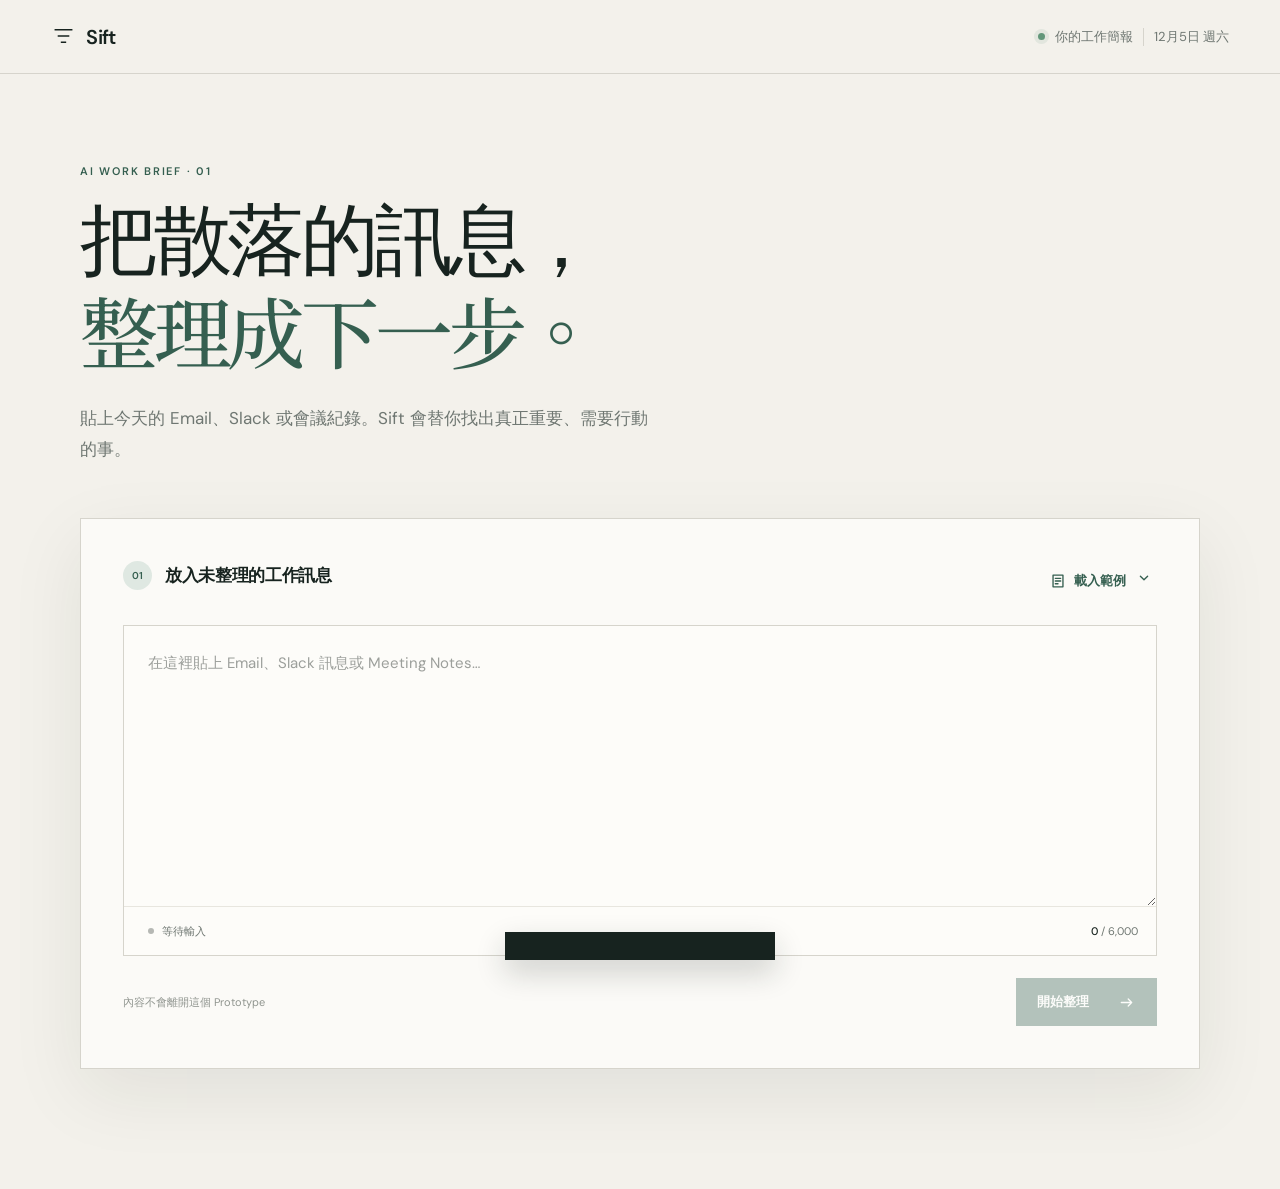
==== sift/index.html @ 2c7266ed "Publish Sift prototype to GitHub Pages" ====
<!doctype html>
<html lang="zh-Hant">
  <head>
    <meta charset="UTF-8" />
    <meta name="viewport" content="width=device-width, initial-scale=1" />
    <meta name="theme-color" content="#f4f2ec" />
    <meta name="description" content="Sift 將零散的工作訊息整理成清楚、有優先順序的下一步。" />
    <title>Sift — 把訊息變成下一步</title>
    <link rel="stylesheet" href="style.css" />
  </head>
  <body>
    <a class="skip-link" href="#workspace">跳至主要內容</a>
    <header class="topbar">
      <a class="brand" href="#" aria-label="Sift 首頁">
        <svg viewBox="0 0 28 28" aria-hidden="true"><path d="M4 6.5h20M7.5 13.5h13M11 20.5h6" /></svg>
        <span>Sift</span>
      </a>
      <div class="topbar-meta"><span class="status-dot" aria-hidden="true"></span><span>你的工作簡報</span><span class="date" id="current-date"></span></div>
    </header>

    <main id="workspace">
      <section class="intro" id="intro">
        <div class="eyebrow reveal">AI WORK BRIEF · 01</div>
        <h1 class="reveal">把散落的訊息，<br /><em>整理成下一步。</em></h1>
        <p class="intro-copy reveal">貼上今天的 Email、Slack 或會議紀錄。Sift 會替你找出真正重要、需要行動的事。</p>
      </section>

      <section class="composer reveal" id="composer" aria-labelledby="input-heading">
        <div class="composer-head">
          <div><span class="step-no">01</span><h2 id="input-heading">放入未整理的工作訊息</h2></div>
          <div class="sample-wrap">
            <button class="text-button" id="sample-button" type="button"><svg viewBox="0 0 20 20" aria-hidden="true"><path d="M4.5 3.5h11v13h-11zM7 7h6M7 10h6M7 13h3" /></svg>載入範例</button>
            <button class="icon-button sample-menu-trigger" id="sample-menu-trigger" type="button" aria-label="選擇其他範例" aria-expanded="false" aria-controls="sample-menu"><svg viewBox="0 0 20 20" aria-hidden="true"><path d="m6 8 4 4 4-4" /></svg></button>
            <div class="sample-menu" id="sample-menu" role="menu" hidden>
              <button type="button" role="menuitem" data-sample="work"><span>跨部門協作</span><small>4 項待辦</small></button>
              <button type="button" role="menuitem" data-sample="info"><span>純資訊公告</span><small>無待辦狀態</small></button>
              <button type="button" role="menuitem" data-sample="error"><span>格式異常內容</span><small>錯誤狀態</small></button>
            </div>
          </div>
        </div>
        <div class="input-shell" id="input-shell">
          <textarea id="source-input" aria-describedby="input-hint input-status" placeholder="在這裡貼上 Email、Slack 訊息或 Meeting Notes…" maxlength="6000"></textarea>
          <div class="input-footer"><div class="input-state" id="input-status" aria-live="polite"><span class="input-pulse"></span><span>等待輸入</span></div><span class="char-count"><b id="char-count">0</b> / 6,000</span></div>
        </div>
        <div class="composer-actions">
          <p id="input-hint">內容不會離開這個 Prototype</p>
          <button class="primary-button" id="analyze-button" type="button" disabled><span>開始整理</span><svg viewBox="0 0 22 22" aria-hidden="true"><path d="M5 11h12M13 7l4 4-4 4" /></svg></button>
        </div>
      </section>

      <section class="processing" id="processing" aria-live="polite" hidden>
        <div class="processing-mark" aria-hidden="true"><span></span><span></span><span></span></div>
        <p class="processing-label">SIFTING YOUR INPUT</p>
        <h2 id="processing-title">正在理解訊息脈絡</h2>
        <div class="processing-track"><span id="processing-progress"></span></div>
        <div class="processing-steps" aria-hidden="true"><span class="active">辨識來源</span><span>擷取行動</span><span>排列優先順序</span></div>
      </section>

      <section class="results" id="results" hidden aria-labelledby="brief-title">
        <div class="results-top">
          <div><div class="eyebrow">YOUR DAILY BRIEF · <span id="brief-date"></span></div><h2 id="brief-title">今天，先處理<span>這些。</span></h2></div>
          <button class="secondary-button" id="new-analysis" type="button"><svg viewBox="0 0 20 20" aria-hidden="true"><path d="M10 4v12M4 10h12" /></svg>整理新內容</button>
        </div>
        <article class="daily-brief" id="daily-brief">
          <div class="brief-orbit" aria-hidden="true"><span></span></div>
          <div class="brief-copy"><span class="brief-label">今日重點</span><p id="summary-text"></p></div>
          <div class="brief-stats" id="brief-stats"></div>
        </article>
        <div class="task-toolbar">
          <div class="filter-tabs" role="tablist" aria-label="篩選任務">
            <button class="active" type="button" role="tab" aria-selected="true" data-filter="active">待處理 <span id="active-count">0</span></button>
            <button type="button" role="tab" aria-selected="false" data-filter="done">已完成 <span id="done-count">0</span></button>
            <button type="button" role="tab" aria-selected="false" data-filter="all">全部</button>
          </div>
          <span class="sort-label"><svg viewBox="0 0 20 20" aria-hidden="true"><path d="M6 4v12M3.5 6.5 6 4l2.5 2.5M14 16V4m-2.5 9.5L14 16l2.5-2.5" /></svg>依優先順序</span>
        </div>
        <div class="task-list" id="task-list"></div>
        <div class="all-done" id="all-done" hidden><div class="done-mark"><svg viewBox="0 0 32 32" aria-hidden="true"><path d="m9 16 5 5 9-10" /></svg></div><h3>今天的重要事項都完成了</h3><p>做得好。你可以切換「已完成」再次查看。</p></div>
      </section>

      <section class="state-panel" id="no-action-state" hidden aria-live="polite">
        <div class="state-illustration quiet" aria-hidden="true"><span></span><span></span><span></span></div>
        <span class="state-kicker">NO ACTION NEEDED</span><h2>這些內容暫時不需要你採取行動。</h2><p>我們找到 3 則重要資訊，但沒有明確的待辦或期限。你可以加入更多脈絡，再分析一次。</p>
        <div class="state-actions"><button class="primary-button edit-input" type="button">返回補充內容</button><button class="secondary-button new-analysis-trigger" type="button">整理其他內容</button></div>
      </section>

      <section class="state-panel error-panel" id="error-state" hidden role="alert">
        <div class="state-illustration error" aria-hidden="true">!</div>
        <span class="state-kicker">ANALYSIS INTERRUPTED</span><h2>這次沒有整理成功。</h2><p>輸入內容的格式似乎不完整。原始內容還在，你可以返回檢查，或直接再試一次。</p>
        <div class="state-actions"><button class="primary-button" id="retry-button" type="button">重新嘗試</button><button class="secondary-button edit-input" type="button">返回檢查內容</button></div>
      </section>
    </main>

    <div class="toast" id="toast" role="status" aria-live="polite" aria-atomic="true"><span id="toast-message"></span><button id="toast-action" type="button" hidden>復原</button></div>
    <script src="app.js"></script>
  </body>
</html>
---- sift/style.css ----
@import url('https://fonts.googleapis.com/css2?family=DM+Sans:wght@400;500;600&family=Noto+Serif+TC:wght@500;600&display=swap');

:root {
  --paper: #f3f1eb; --paper-deep: #e8e5dc; --ink: #17231f; --muted: #6f7772;
  --line: #d6d4cc; --white: #fbfaf7; --moss: #355f50; --moss-dark: #24483d;
  --moss-soft: #dfe8e2; --red: #ad493f; --amber: #9a6d28; --green: #4f765e;
  --shadow: 0 24px 70px rgba(23, 35, 31, .08);
}

* { box-sizing: border-box; }
html { scroll-behavior: smooth; }
body { margin: 0; min-width: 320px; min-height: 100vh; color: var(--ink); background: var(--paper); font-family: "DM Sans", "PingFang TC", "Noto Sans TC", sans-serif; -webkit-font-smoothing: antialiased; }
button, textarea, input, select { font: inherit; }
button { color: inherit; }
button, [role="button"] { -webkit-tap-highlight-color: transparent; }
button:focus-visible, textarea:focus-visible, input:focus-visible, select:focus-visible, a:focus-visible { outline: 3px solid rgba(53, 95, 80, .25); outline-offset: 3px; }
.skip-link { position: fixed; top: 8px; left: 8px; z-index: 100; padding: 10px 14px; background: var(--ink); color: white; transform: translateY(-150%); }
.skip-link:focus { transform: translateY(0); }

.topbar { height: 74px; padding: 0 clamp(20px, 4vw, 64px); display: flex; align-items: center; justify-content: space-between; border-bottom: 1px solid var(--line); }
.brand { display: inline-flex; align-items: center; gap: 10px; color: var(--ink); text-decoration: none; font-weight: 600; font-size: 20px; letter-spacing: -.03em; }
.brand svg { width: 25px; fill: none; stroke: currentColor; stroke-width: 1.7; }
.topbar-meta { display: flex; align-items: center; gap: 10px; color: var(--muted); font-size: 13px; }
.topbar-meta .date { padding-left: 10px; border-left: 1px solid var(--line); }
.status-dot { width: 7px; height: 7px; border-radius: 50%; background: #63977a; box-shadow: 0 0 0 4px rgba(99,151,122,.12); }

main { width: min(1120px, calc(100% - 40px)); margin: 0 auto; padding: 92px 0 120px; }
.intro { max-width: 800px; margin-bottom: 54px; }
.eyebrow, .state-kicker, .processing-label { color: var(--moss); font-size: 11px; line-height: 1; font-weight: 600; letter-spacing: .16em; }
h1, h2, h3, p { margin-top: 0; }
.intro h1 { margin: 20px 0 22px; font-size: clamp(45px, 6.2vw, 78px); line-height: 1.13; letter-spacing: -.055em; font-weight: 500; }
.intro h1 em { font-family: "Noto Serif TC", "Songti TC", serif; font-style: normal; font-weight: 500; color: var(--moss); }
.intro-copy { max-width: 570px; margin: 0; color: var(--muted); font-size: 17px; line-height: 1.8; }
.reveal { animation: enter .7s cubic-bezier(.2,.8,.2,1) both; }
.intro .reveal:nth-child(2) { animation-delay: .07s; }
.intro .reveal:nth-child(3) { animation-delay: .14s; }
.composer.reveal { animation-delay: .18s; }
@keyframes enter { from { opacity: 0; transform: translateY(14px); } to { opacity: 1; transform: none; } }

.composer { background: var(--white); border: 1px solid var(--line); box-shadow: var(--shadow); padding: clamp(22px, 3.5vw, 42px); }
.composer-head, .composer-actions, .results-top, .task-toolbar { display: flex; align-items: center; justify-content: space-between; gap: 24px; }
.composer-head { margin-bottom: 25px; align-items: flex-start; }
.composer-head > div:first-child { display: flex; align-items: center; gap: 13px; }
.step-no { display: inline-grid; place-items: center; width: 29px; height: 29px; border-radius: 50%; background: var(--moss-soft); color: var(--moss); font-size: 10px; font-weight: 600; }
.composer h2 { margin: 0; font-size: 17px; font-weight: 600; letter-spacing: -.02em; }
.sample-wrap { position: relative; display: flex; align-items: center; }
.text-button, .icon-button { border: 0; background: none; cursor: pointer; }
.text-button { display: flex; align-items: center; gap: 7px; padding: 8px 5px; color: var(--moss); font-size: 13px; font-weight: 600; }
.text-button:hover { color: var(--moss-dark); }
.text-button svg, .icon-button svg, .sort-label svg, .secondary-button svg { width: 18px; height: 18px; fill: none; stroke: currentColor; stroke-width: 1.5; stroke-linecap: round; stroke-linejoin: round; }
.sample-menu-trigger { padding: 8px 4px; color: var(--moss); }
.sample-menu-trigger svg { transition: transform .2s; }
.sample-menu-trigger[aria-expanded="true"] svg { transform: rotate(180deg); }
.sample-menu { position: absolute; top: calc(100% + 8px); right: 0; z-index: 10; width: 220px; padding: 7px; border: 1px solid var(--line); background: var(--white); box-shadow: 0 18px 50px rgba(23,35,31,.14); animation: menuIn .18s ease-out; }
@keyframes menuIn { from { opacity: 0; transform: translateY(-5px); } }
.sample-menu button { width: 100%; padding: 11px 12px; border: 0; background: none; text-align: left; cursor: pointer; display: flex; flex-direction: column; gap: 3px; }
.sample-menu button:hover { background: var(--paper); }
.sample-menu span { font-size: 13px; font-weight: 600; }
.sample-menu small { color: var(--muted); font-size: 11px; }

.input-shell { border: 1px solid var(--line); background: #fdfcf9; transition: border .2s, box-shadow .2s; }
.input-shell:focus-within { border-color: var(--moss); box-shadow: 0 0 0 3px rgba(53,95,80,.09); }
.input-shell.has-content { border-color: #9aaca5; }
textarea { display: block; width: 100%; min-height: 280px; resize: vertical; padding: 24px 24px 14px; border: 0; outline: 0; background: transparent; color: var(--ink); font-size: 15px; line-height: 1.8; }
textarea::placeholder { color: #9c9f9b; }
.input-footer { min-height: 49px; padding: 0 18px 0 24px; display: flex; align-items: center; justify-content: space-between; gap: 20px; border-top: 1px solid #e8e6df; color: var(--muted); font-size: 11px; }
.input-state { display: flex; align-items: center; gap: 8px; }
.input-pulse { width: 6px; height: 6px; border-radius: 50%; background: #b6b8b4; }
.has-content .input-pulse { background: var(--green); animation: pulse 1.8s infinite; }
@keyframes pulse { 50% { box-shadow: 0 0 0 5px rgba(79,118,94,.12); } }
.char-count b { color: var(--ink); font-weight: 500; }
.composer-actions { padding-top: 22px; }
.composer-actions p { margin: 0; color: #90958f; font-size: 11px; }

.primary-button, .secondary-button { min-height: 48px; border: 1px solid transparent; padding: 0 20px; display: inline-flex; align-items: center; justify-content: center; gap: 28px; cursor: pointer; font-weight: 600; font-size: 13px; transition: transform .2s, background .2s, color .2s, opacity .2s; }
.primary-button { color: white; background: var(--moss); }
.primary-button:hover:not(:disabled) { background: var(--moss-dark); transform: translateY(-1px); }
.primary-button:active:not(:disabled) { transform: translateY(0); }
.primary-button:disabled { opacity: .36; cursor: not-allowed; }
.primary-button svg { width: 19px; height: 19px; fill: none; stroke: currentColor; stroke-width: 1.5; stroke-linecap: round; stroke-linejoin: round; transition: transform .2s; }
.primary-button:hover svg { transform: translateX(3px); }
.secondary-button { border-color: var(--line); background: transparent; color: var(--ink); gap: 9px; }
.secondary-button:hover { border-color: #9da59f; background: rgba(255,255,255,.4); }

.processing { min-height: 540px; display: flex; flex-direction: column; align-items: center; justify-content: center; text-align: center; animation: fadeIn .35s both; }
.processing[hidden], .results[hidden], .state-panel[hidden], .all-done[hidden], [hidden] { display: none !important; }
.processing-mark { width: 86px; height: 86px; position: relative; display: grid; place-items: center; margin-bottom: 35px; }
.processing-mark::before, .processing-mark::after { content: ""; position: absolute; inset: 0; border: 1px solid var(--line); border-radius: 50%; }
.processing-mark::after { inset: 10px; border-color: #b8c9c1; animation: orbit 2.2s linear infinite; border-top-color: var(--moss); }
.processing-mark span { width: 4px; height: 4px; margin: 2px; background: var(--moss); border-radius: 50%; display: inline-block; animation: dots 1.2s infinite ease-in-out; }
.processing-mark span:nth-child(2) { animation-delay: .13s; }
.processing-mark span:nth-child(3) { animation-delay: .26s; }
@keyframes orbit { to { transform: rotate(360deg); } }
@keyframes dots { 0%,60%,100% { transform: translateY(0); opacity: .35; } 30% { transform: translateY(-4px); opacity: 1; } }
.processing h2 { margin: 15px 0 28px; font-family: "Noto Serif TC", "Songti TC", serif; font-weight: 500; font-size: clamp(25px, 4vw, 36px); }
.processing-track { width: min(360px, 80vw); height: 2px; background: var(--line); overflow: hidden; }
.processing-track span { display: block; height: 100%; width: 12%; background: var(--moss); transition: width .55s ease; }
.processing-steps { width: min(390px, 86vw); margin-top: 14px; display: flex; justify-content: space-between; color: #a0a49f; font-size: 10px; }
.processing-steps span { transition: color .25s; }
.processing-steps span.active { color: var(--moss); font-weight: 600; }

.results { animation: fadeIn .55s both; }
@keyframes fadeIn { from { opacity: 0; } }
.results-top { align-items: flex-end; margin-bottom: 42px; }
.results-top h2 { margin: 17px 0 0; font-family: "Noto Serif TC", "Songti TC", serif; font-size: clamp(34px, 5vw, 53px); line-height: 1.2; letter-spacing: -.045em; font-weight: 500; }
.daily-brief { position: relative; min-height: 200px; padding: 38px 38px 34px; overflow: hidden; display: grid; grid-template-columns: 80px minmax(0, 1fr) auto; align-items: center; gap: 30px; color: #f6f5f0; background: var(--ink); }
.daily-brief::after { content: ""; position: absolute; width: 290px; height: 290px; border: 1px solid rgba(255,255,255,.07); border-radius: 50%; right: -90px; top: -145px; }
.brief-orbit { width: 62px; height: 62px; border: 1px solid rgba(255,255,255,.2); border-radius: 50%; display: grid; place-items: center; }
.brief-orbit span { width: 10px; height: 10px; background: #91b3a3; border-radius: 50%; box-shadow: 0 0 0 8px rgba(145,179,163,.08); }
.brief-label { display: block; margin-bottom: 13px; color: #91b3a3; font-size: 11px; font-weight: 600; letter-spacing: .13em; }
.brief-copy p { max-width: 650px; margin: 0; font-family: "Noto Serif TC", "Songti TC", serif; font-size: clamp(18px, 2.4vw, 27px); line-height: 1.55; letter-spacing: -.02em; }
.brief-stats { min-width: 165px; padding-left: 27px; border-left: 1px solid rgba(255,255,255,.15); display: grid; grid-template-columns: 1fr 1fr; gap: 25px; }
.brief-stat strong { display: block; font-size: 25px; line-height: 1; font-weight: 500; }
.brief-stat span { display: block; margin-top: 8px; color: #9fa9a4; font-size: 10px; }

.task-toolbar { min-height: 91px; margin-top: 30px; border-bottom: 1px solid var(--line); }
.filter-tabs { display: flex; height: 91px; gap: 26px; }
.filter-tabs button { position: relative; padding: 0; border: 0; background: none; color: var(--muted); cursor: pointer; font-size: 13px; }
.filter-tabs button::after { content: ""; position: absolute; left: 0; right: 0; bottom: -1px; height: 2px; background: var(--moss); transform: scaleX(0); transition: transform .2s; }
.filter-tabs button.active { color: var(--ink); font-weight: 600; }
.filter-tabs button.active::after { transform: scaleX(1); }
.filter-tabs span { margin-left: 4px; color: #919792; }
.sort-label { display: flex; align-items: center; gap: 7px; color: var(--muted); font-size: 11px; }

.task-list { display: flex; flex-direction: column; }
.task-card { position: relative; min-height: 146px; display: grid; grid-template-columns: 42px minmax(0, 1fr) 350px 40px; align-items: center; gap: 18px; border-bottom: 1px solid var(--line); animation: taskIn .42s cubic-bezier(.2,.7,.2,1) both; transition: opacity .25s, background .2s; }
.task-card:hover { background: rgba(255,255,255,.32); }
.task-card.done { opacity: .6; }
.task-card.done .task-title { text-decoration: line-through; text-decoration-thickness: 1px; }
@keyframes taskIn { from { opacity: 0; transform: translateY(9px); } }
.check-button { width: 27px; height: 27px; display: grid; place-items: center; border-radius: 50%; border: 1px solid #adb2ae; background: transparent; cursor: pointer; transition: background .2s, border .2s, transform .2s; }
.check-button:hover { border-color: var(--moss); transform: scale(1.06); }
.check-button svg { width: 15px; fill: none; stroke: white; stroke-width: 2; stroke-linecap: round; stroke-linejoin: round; stroke-dasharray: 18; stroke-dashoffset: 18; }
.done .check-button { background: var(--moss); border-color: var(--moss); }
.done .check-button svg { animation: check .35s forwards; }
@keyframes check { to { stroke-dashoffset: 0; } }
.task-main { min-width: 0; padding: 28px 0; }
.priority { display: inline-flex; align-items: center; gap: 7px; margin-bottom: 10px; font-size: 10px; font-weight: 600; letter-spacing: .08em; }
.priority::before { content: ""; width: 7px; height: 7px; border-radius: 50%; background: currentColor; }
.priority.high { color: var(--red); } .priority.medium { color: var(--amber); } .priority.low { color: var(--green); }
.task-title { margin: 0; font-size: 17px; font-weight: 600; letter-spacing: -.02em; line-height: 1.45; }
.task-description { margin: 7px 0 0; color: var(--muted); font-size: 12px; line-height: 1.6; white-space: nowrap; overflow: hidden; text-overflow: ellipsis; }
.task-meta { display: grid; grid-template-columns: 1fr 1fr; align-items: center; }
.meta-item { min-height: 44px; padding-left: 23px; border-left: 1px solid var(--line); display: flex; flex-direction: column; justify-content: center; gap: 5px; }
.meta-item span { color: #8c928e; font-size: 9px; letter-spacing: .1em; text-transform: uppercase; }
.meta-item strong { font-size: 12px; font-weight: 500; }
.source-name { display: inline-flex; align-items: center; gap: 7px; }
.source-name::before { content: attr(data-initial); display: inline-grid; place-items: center; width: 21px; height: 21px; border-radius: 50%; color: var(--moss); background: var(--moss-soft); font-size: 8px; font-weight: 600; }
.more-wrap { position: relative; }
.more-button { width: 38px; height: 38px; border: 0; background: none; cursor: pointer; color: var(--muted); border-radius: 50%; font-size: 20px; letter-spacing: 2px; line-height: 1; }
.more-button:hover { background: var(--paper-deep); color: var(--ink); }
.task-menu { position: absolute; top: 37px; right: 0; z-index: 8; min-width: 130px; padding: 6px; background: var(--white); border: 1px solid var(--line); box-shadow: 0 12px 35px rgba(23,35,31,.13); }
.task-menu button { width: 100%; border: 0; background: none; padding: 10px; text-align: left; cursor: pointer; font-size: 12px; }
.task-menu button:hover { background: var(--paper); }
.task-menu .delete { color: var(--red); }
.task-editor { grid-column: 2 / -1; margin: -6px 0 25px; padding: 23px; border: 1px solid var(--line); background: var(--white); display: grid; grid-template-columns: minmax(0, 2fr) 1fr 1fr; gap: 18px; animation: editIn .22s both; }
@keyframes editIn { from { opacity: 0; transform: translateY(-4px); } }
.field { display: flex; flex-direction: column; gap: 7px; }
.field.wide { grid-column: 1 / -1; }
.field label { color: var(--muted); font-size: 10px; font-weight: 600; letter-spacing: .08em; }
.field input, .field select { width: 100%; height: 42px; border: 1px solid var(--line); background: #fdfcf9; padding: 0 12px; outline: none; font-size: 13px; color: var(--ink); }
.field input:focus, .field select:focus { border-color: var(--moss); }
.editor-actions { grid-column: 1 / -1; display: flex; justify-content: flex-end; gap: 10px; }
.editor-actions button { height: 38px; padding: 0 17px; border: 1px solid var(--line); background: transparent; cursor: pointer; font-size: 12px; font-weight: 600; }
.editor-actions .save-edit { background: var(--moss); color: white; border-color: var(--moss); }
.all-done { padding: 70px 20px; text-align: center; }
.done-mark { width: 48px; height: 48px; margin: 0 auto 20px; display: grid; place-items: center; color: white; background: var(--moss); border-radius: 50%; }
.done-mark svg { width: 25px; fill: none; stroke: currentColor; stroke-width: 1.8; }
.all-done h3 { margin-bottom: 8px; font-family: "Noto Serif TC", serif; font-size: 22px; }
.all-done p { color: var(--muted); font-size: 13px; }

.state-panel { max-width: 690px; min-height: 530px; margin: 40px auto 0; padding: 65px 45px; background: var(--white); border: 1px solid var(--line); box-shadow: var(--shadow); text-align: center; animation: enter .5s both; }
.state-illustration { width: 86px; height: 86px; margin: 0 auto 35px; position: relative; }
.quiet { border: 1px solid #b7c2bc; border-radius: 50%; display: grid; place-items: center; }
.quiet::after { content: ""; position: absolute; width: 46px; height: 1px; background: var(--moss); transform: rotate(-15deg); }
.quiet span { position: absolute; width: 5px; height: 5px; border-radius: 50%; background: var(--moss); }
.quiet span:nth-child(1) { top: 18px; left: 35px; } .quiet span:nth-child(2) { bottom: 18px; right: 26px; } .quiet span:nth-child(3) { bottom: 25px; left: 19px; }
.state-illustration.error { display: grid; place-items: center; border: 1px solid var(--red); border-radius: 50%; color: var(--red); font-family: serif; font-size: 35px; }
.state-panel h2 { margin: 18px auto 15px; max-width: 510px; font-family: "Noto Serif TC", serif; font-size: clamp(27px,4vw,38px); font-weight: 500; line-height: 1.45; letter-spacing: -.03em; }
.state-panel > p { max-width: 500px; margin: 0 auto; color: var(--muted); line-height: 1.75; font-size: 14px; }
.state-actions { margin-top: 35px; display: flex; justify-content: center; gap: 12px; }
.toast { position: fixed; z-index: 50; left: 50%; bottom: 28px; transform: translate(-50%, calc(100% + 60px)); min-width: 270px; padding: 14px 16px; display: flex; align-items: center; justify-content: space-between; gap: 25px; color: white; background: var(--ink); box-shadow: 0 12px 30px rgba(23,35,31,.2); font-size: 12px; transition: transform .35s cubic-bezier(.2,.8,.2,1); }
.toast.show { transform: translate(-50%, 0); }
.toast button { padding: 0; border: 0; background: none; color: #a8cbb9; cursor: pointer; font-weight: 600; font-size: 12px; }

@media (max-width: 820px) {
  main { width: min(100% - 32px, 720px); padding-top: 70px; }
  .intro { margin-bottom: 40px; }
  .daily-brief { grid-template-columns: 55px minmax(0,1fr); }
  .brief-orbit { width: 50px; height: 50px; }
  .brief-stats { grid-column: 2; padding: 22px 0 0; border-left: 0; border-top: 1px solid rgba(255,255,255,.15); }
  .task-card { grid-template-columns: 36px minmax(0,1fr) 40px; padding: 21px 0; gap: 12px; }
  .task-main { padding: 0; }
  .task-meta { grid-column: 2 / 4; width: 100%; margin-top: 4px; }
  .meta-item:first-child { padding-left: 0; border-left: 0; }
  .more-wrap { grid-column: 3; grid-row: 1; }
  .task-editor { grid-column: 1 / -1; margin: 2px 0 0; }
}

@media (max-width: 560px) {
  .topbar { height: 62px; padding: 0 18px; }
  .topbar-meta > span:not(.status-dot):not(.date) { display: none; }
  .topbar-meta .date { border: 0; padding: 0; font-size: 11px; }
  main { width: 100%; padding: 56px 18px 90px; }
  .intro { margin-bottom: 33px; }
  .intro h1 { font-size: clamp(39px, 12vw, 55px); margin: 16px 0 18px; }
  .intro-copy { font-size: 14px; line-height: 1.7; }
  .composer { margin: 0 -18px; border-left: 0; border-right: 0; padding: 23px 18px 18px; box-shadow: 0 15px 45px rgba(23,35,31,.05); }
  .composer-head { position: relative; min-height: 34px; margin-bottom: 18px; padding-right: 82px; }
  .composer-head > div:first-child { gap: 9px; }
  .composer h2 { font-size: 14px; }
  .step-no { width: 25px; height: 25px; }
  .text-button { font-size: 12px; }
  .text-button svg { display: none; }
  .sample-wrap { position: absolute; right: 0; top: -5px; }
  textarea { min-height: 280px; padding: 18px; font-size: 16px; }
  .input-footer { padding: 0 14px 0 18px; }
  .composer-actions { display: block; padding-top: 14px; }
  .composer-actions p { display: none; }
  .composer-actions .primary-button { width: 100%; }
  .sample-menu { right: -4px; }
  .processing { min-height: 500px; }
  .results-top { align-items: flex-start; margin-bottom: 27px; }
  .results-top h2 { font-size: 36px; }
  .results-top h2 span { display: block; }
  .results-top .secondary-button { width: 44px; min-width: 44px; min-height: 44px; padding: 0; font-size: 0; border-radius: 50%; }
  .results-top .secondary-button svg { width: 20px; }
  .daily-brief { margin: 0 -18px; padding: 28px 22px; grid-template-columns: 1fr; gap: 22px; }
  .brief-orbit { display: none; }
  .brief-stats { grid-column: 1; }
  .brief-copy p { font-size: 20px; }
  .task-toolbar { min-height: 75px; margin-top: 12px; }
  .filter-tabs { height: 75px; gap: 19px; }
  .sort-label { display: none; }
  .task-card { min-height: 0; grid-template-columns: 36px minmax(0,1fr) 36px; gap: 10px; }
  .task-title { font-size: 15px; }
  .task-description { white-space: normal; display: -webkit-box; -webkit-line-clamp: 2; -webkit-box-orient: vertical; }
  .meta-item { padding-left: 15px; }
  .task-editor { padding: 17px; grid-template-columns: 1fr; gap: 14px; }
  .field, .field.wide { grid-column: 1; }
  .editor-actions { grid-column: 1; }
  .state-panel { margin: 0 -18px; padding: 55px 24px; border-left: 0; border-right: 0; }
  .state-actions { flex-direction: column; }
  .toast { width: calc(100% - 32px); bottom: 16px; }
}

@media (prefers-reduced-motion: reduce) {
  *, *::before, *::after { animation-duration: .01ms !important; animation-iteration-count: 1 !important; scroll-behavior: auto !important; transition-duration: .01ms !important; }
}
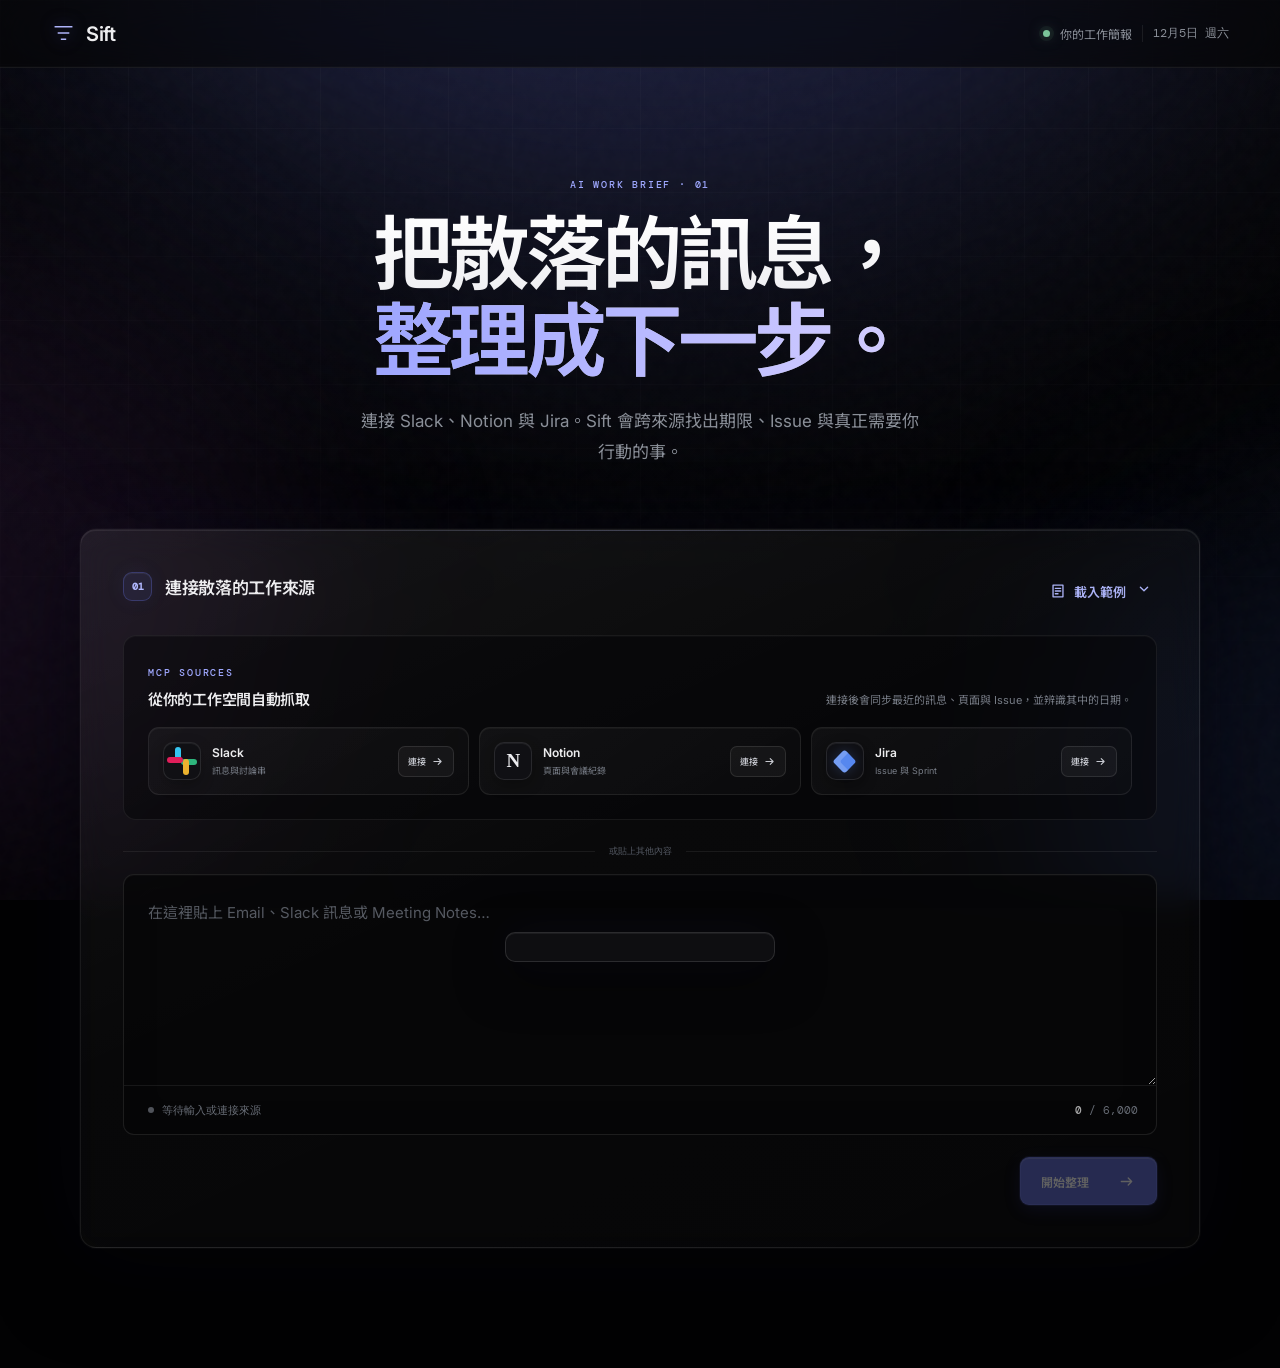
==== commit bf33eda3: "Update Sift MCP source workflow" ====
--- a/sift/index.html
+++ b/sift/index.html
@@ -3,13 +3,20 @@
   <head>
     <meta charset="UTF-8" />
     <meta name="viewport" content="width=device-width, initial-scale=1" />
-    <meta name="theme-color" content="#f4f2ec" />
+    <meta name="theme-color" content="#050506" />
     <meta name="description" content="Sift 將零散的工作訊息整理成清楚、有優先順序的下一步。" />
     <title>Sift — 把訊息變成下一步</title>
     <link rel="stylesheet" href="style.css" />
   </head>
   <body>
     <a class="skip-link" href="#workspace">跳至主要內容</a>
+    <div class="ambient" aria-hidden="true">
+      <span class="ambient-blob blob-primary"></span>
+      <span class="ambient-blob blob-secondary"></span>
+      <span class="ambient-blob blob-tertiary"></span>
+      <span class="ambient-grid"></span>
+      <span class="ambient-noise"></span>
+    </div>
     <header class="topbar">
       <a class="brand" href="#" aria-label="Sift 首頁">
         <svg viewBox="0 0 28 28" aria-hidden="true"><path d="M4 6.5h20M7.5 13.5h13M11 20.5h6" /></svg>
@@ -22,12 +29,12 @@
       <section class="intro" id="intro">
         <div class="eyebrow reveal">AI WORK BRIEF · 01</div>
         <h1 class="reveal">把散落的訊息，<br /><em>整理成下一步。</em></h1>
-        <p class="intro-copy reveal">貼上今天的 Email、Slack 或會議紀錄。Sift 會替你找出真正重要、需要行動的事。</p>
+        <p class="intro-copy reveal">連接 Slack、Notion 與 Jira。Sift 會跨來源找出期限、Issue 與真正需要你行動的事。</p>
       </section>
 
-      <section class="composer reveal" id="composer" aria-labelledby="input-heading">
+      <section class="composer reveal spotlight-surface" id="composer" aria-labelledby="input-heading">
         <div class="composer-head">
-          <div><span class="step-no">01</span><h2 id="input-heading">放入未整理的工作訊息</h2></div>
+          <div><span class="step-no">01</span><h2 id="input-heading">連接散落的工作來源</h2></div>
           <div class="sample-wrap">
             <button class="text-button" id="sample-button" type="button"><svg viewBox="0 0 20 20" aria-hidden="true"><path d="M4.5 3.5h11v13h-11zM7 7h6M7 10h6M7 13h3" /></svg>載入範例</button>
             <button class="icon-button sample-menu-trigger" id="sample-menu-trigger" type="button" aria-label="選擇其他範例" aria-expanded="false" aria-controls="sample-menu"><svg viewBox="0 0 20 20" aria-hidden="true"><path d="m6 8 4 4 4-4" /></svg></button>
@@ -38,12 +45,44 @@
             </div>
           </div>
         </div>
+
+        <section class="source-connectors" aria-labelledby="source-heading">
+          <div class="source-heading">
+            <div>
+              <span class="mcp-label">MCP SOURCES</span>
+              <h3 id="source-heading">從你的工作空間自動抓取</h3>
+            </div>
+            <p>連接後會同步最近的訊息、頁面與 Issue，並辨識其中的日期。</p>
+          </div>
+          <div class="connector-grid">
+            <article class="connector-card" data-connector-card="slack">
+              <div class="connector-icon slack-icon" aria-hidden="true"><span></span><span></span><span></span><span></span></div>
+              <div class="connector-copy"><strong>Slack</strong><small data-connector-status>訊息與討論串</small></div>
+              <button class="connect-button" type="button" data-connect="slack" aria-label="連接 Slack"><span>連接</span><svg viewBox="0 0 18 18" aria-hidden="true"><path d="M4 9h10M10 5l4 4-4 4" /></svg></button>
+            </article>
+            <article class="connector-card" data-connector-card="notion">
+              <div class="connector-icon notion-icon" aria-hidden="true">N</div>
+              <div class="connector-copy"><strong>Notion</strong><small data-connector-status>頁面與會議紀錄</small></div>
+              <button class="connect-button" type="button" data-connect="notion" aria-label="連接 Notion"><span>連接</span><svg viewBox="0 0 18 18" aria-hidden="true"><path d="M4 9h10M10 5l4 4-4 4" /></svg></button>
+            </article>
+            <article class="connector-card" data-connector-card="jira">
+              <div class="connector-icon jira-icon" aria-hidden="true"><span></span></div>
+              <div class="connector-copy"><strong>Jira</strong><small data-connector-status>Issue 與 Sprint</small></div>
+              <button class="connect-button" type="button" data-connect="jira" aria-label="連接 Jira"><span>連接</span><svg viewBox="0 0 18 18" aria-hidden="true"><path d="M4 9h10M10 5l4 4-4 4" /></svg></button>
+            </article>
+          </div>
+          <div class="sync-strip" id="sync-strip" hidden>
+            <div><span class="sync-pulse"></span><p><strong id="sync-source-count">0 個來源已連接</strong><small id="sync-detail">等待同步</small></p></div>
+            <button id="sync-all" type="button"><svg viewBox="0 0 18 18" aria-hidden="true"><path d="M14 6V3l-1.5 1.5A6 6 0 1 0 15 9M14 3h-3" /></svg>重新同步</button>
+          </div>
+        </section>
+
+        <div class="or-divider"><span>或貼上其他內容</span></div>
         <div class="input-shell" id="input-shell">
-          <textarea id="source-input" aria-describedby="input-hint input-status" placeholder="在這裡貼上 Email、Slack 訊息或 Meeting Notes…" maxlength="6000"></textarea>
+          <textarea id="source-input" aria-describedby="input-status" placeholder="在這裡貼上 Email、Slack 訊息或 Meeting Notes…" maxlength="6000"></textarea>
           <div class="input-footer"><div class="input-state" id="input-status" aria-live="polite"><span class="input-pulse"></span><span>等待輸入</span></div><span class="char-count"><b id="char-count">0</b> / 6,000</span></div>
         </div>
         <div class="composer-actions">
-          <p id="input-hint">內容不會離開這個 Prototype</p>
           <button class="primary-button" id="analyze-button" type="button" disabled><span>開始整理</span><svg viewBox="0 0 22 22" aria-hidden="true"><path d="M5 11h12M13 7l4 4-4 4" /></svg></button>
         </div>
       </section>
@@ -61,7 +100,7 @@
           <div><div class="eyebrow">YOUR DAILY BRIEF · <span id="brief-date"></span></div><h2 id="brief-title">今天，先處理<span>這些。</span></h2></div>
           <button class="secondary-button" id="new-analysis" type="button"><svg viewBox="0 0 20 20" aria-hidden="true"><path d="M10 4v12M4 10h12" /></svg>整理新內容</button>
         </div>
-        <article class="daily-brief" id="daily-brief">
+        <article class="daily-brief spotlight-surface" id="daily-brief">
           <div class="brief-orbit" aria-hidden="true"><span></span></div>
           <div class="brief-copy"><span class="brief-label">今日重點</span><p id="summary-text"></p></div>
           <div class="brief-stats" id="brief-stats"></div>
--- a/sift/style.css
+++ b/sift/style.css
@@ -1,4 +1,4 @@
-@import url('https://fonts.googleapis.com/css2?family=DM+Sans:wght@400;500;600&family=Noto+Serif+TC:wght@500;600&display=swap');
+@import url('https://fonts.googleapis.com/css2?family=DM+Mono:wght@400;500&family=Inter:wght@400;500;600&family=Noto+Sans+TC:wght@400;500;600&display=swap');
 
 :root {
   --paper: #f3f1eb; --paper-deep: #e8e5dc; --ink: #17231f; --muted: #6f7772;
@@ -247,3 +247,100 @@
 @media (prefers-reduced-motion: reduce) {
   *, *::before, *::after { animation-duration: .01ms !important; animation-iteration-count: 1 !important; scroll-behavior: auto !important; transition-duration: .01ms !important; }
 }
+
+/* Linear / Modern system -------------------------------------------------- */
+:root {
+  --paper: #050506;
+  --paper-deep: #020203;
+  --ink: #ededef;
+  --muted: #8a8f98;
+  --line: rgba(255,255,255,.07);
+  --white: #0a0a0c;
+  --moss: #5e6ad2;
+  --moss-dark: #6872d9;
+  --moss-soft: rgba(94,106,210,.12);
+  --red: #e9867d;
+  --amber: #d5aa61;
+  --green: #70b38b;
+  --shadow: 0 0 0 1px rgba(255,255,255,.025), 0 28px 80px rgba(0,0,0,.52), 0 0 90px rgba(94,106,210,.06);
+  --expo: cubic-bezier(.16,1,.3,1);
+  color-scheme: dark;
+}
+
+html { background: #050506; }
+body {
+  position: relative;
+  color: var(--ink);
+  background: radial-gradient(ellipse 100% 70% at 50% -20%, #11111e 0%, #050506 52%, #020203 100%);
+  font-family: Inter, "Noto Sans TC", system-ui, sans-serif;
+  overflow-x: hidden;
+}
+.ambient { position: fixed; inset: 0; z-index: 0; overflow: hidden; pointer-events: none; }
+.ambient-blob { position: absolute; border-radius: 50%; will-change: transform; }
+.blob-primary { width: min(96vw,1400px); height: 900px; left: 50%; top: -650px; background: rgba(94,106,210,.25); filter: blur(150px); transform: translateX(-50%); animation: ambientPrimary 10s ease-in-out infinite; }
+.blob-secondary { width: 700px; height: 600px; left: -430px; top: 30%; background: rgba(132,73,168,.13); filter: blur(120px); animation: ambientSecondary 9s ease-in-out infinite; }
+.blob-tertiary { width: 650px; height: 540px; right: -420px; top: 55%; background: rgba(62,91,187,.13); filter: blur(110px); animation: ambientTertiary 8s ease-in-out infinite; }
+.ambient-grid { position: absolute; inset: 0; background-image: linear-gradient(rgba(255,255,255,.018) 1px,transparent 1px),linear-gradient(90deg,rgba(255,255,255,.018) 1px,transparent 1px); background-size: 64px 64px; mask-image: linear-gradient(to bottom,#000,transparent 92%); }
+.ambient-noise { position: absolute; inset: -50%; opacity: .026; background-image: url("data:image/svg+xml,%3Csvg viewBox='0 0 180 180' xmlns='http://www.w3.org/2000/svg'%3E%3Cfilter id='n'%3E%3CfeTurbulence type='fractalNoise' baseFrequency='.9' numOctaves='4' stitchTiles='stitch'/%3E%3C/filter%3E%3Crect width='100%25' height='100%25' filter='url(%23n)' opacity='.8'/%3E%3C/svg%3E"); transform: rotate(12deg); }
+@keyframes ambientPrimary { 0%,100% { transform:translateX(-50%) translateY(0); } 50% { transform:translateX(-50%) translateY(28px) rotate(1deg); } }
+@keyframes ambientSecondary { 50% { transform:translate(32px,-24px) rotate(2deg); } }
+@keyframes ambientTertiary { 50% { transform:translate(-28px,20px) rotate(-2deg); } }
+
+.topbar { position:relative; z-index:10; height:68px; border-color:rgba(255,255,255,.07); background:rgba(5,5,6,.62); backdrop-filter:blur(20px) saturate(130%); box-shadow:inset 0 -1px 0 rgba(255,255,255,.015); }
+.brand { color:#ededef; }.brand svg { stroke:#aeb4fa; filter:drop-shadow(0 0 8px rgba(94,106,210,.5)); }
+.topbar-meta { color:#8a8f98; font-size:12px; }.topbar-meta .date { border-color:rgba(255,255,255,.08); font-family:"DM Mono",monospace; }
+.status-dot { background:#7bc59a; box-shadow:0 0 0 4px rgba(112,179,139,.08),0 0 14px rgba(112,179,139,.55); }
+main { position:relative; z-index:1; padding-top:112px; }
+.intro { max-width:900px; margin:0 auto 62px; text-align:center; transform:translateY(var(--hero-y,0)) scale(var(--hero-scale,1)); opacity:var(--hero-opacity,1); transform-origin:top center; will-change:transform,opacity; }
+.eyebrow,.state-kicker,.processing-label,.mcp-label { color:#9fa8ff; font-family:"DM Mono",monospace; font-size:10px; font-weight:500; letter-spacing:.18em; }
+.intro h1 { font-family:Inter,"Noto Sans TC",sans-serif; font-size:clamp(48px,6.3vw,82px); line-height:1.08; letter-spacing:-.058em; font-weight:600; color:transparent; background:linear-gradient(180deg,#fff 0%,#f0f0f3 45%,rgba(237,237,239,.62) 100%); -webkit-background-clip:text; background-clip:text; }
+.intro h1 em { font-family:inherit; font-weight:600; color:transparent; background:linear-gradient(100deg,#9da5ff,#d0cbff 48%,#7481ec 70%,#9da5ff); background-size:200% auto; -webkit-background-clip:text; background-clip:text; animation:headlineShimmer 7s linear infinite; }
+@keyframes headlineShimmer { to { background-position:-200% center; } }
+.intro-copy { margin-inline:auto; color:#8a8f98; }
+.reveal { animation-timing-function:var(--expo); }
+
+.spotlight-surface { --mouse-x:50%; --mouse-y:50%; isolation:isolate; overflow:hidden; }
+.spotlight-surface::before { content:""; position:absolute; z-index:-1; inset:0; pointer-events:none; opacity:0; background:radial-gradient(320px circle at var(--mouse-x) var(--mouse-y),rgba(94,106,210,.16),transparent 65%); transition:opacity .25s ease-out; }
+.spotlight-surface:hover::before { opacity:1; }
+.composer { border:1px solid rgba(255,255,255,.075); border-radius:16px; background:linear-gradient(155deg,rgba(255,255,255,.075),rgba(255,255,255,.026) 45%,rgba(255,255,255,.018)); box-shadow:var(--shadow),inset 0 1px 0 rgba(255,255,255,.07); backdrop-filter:blur(16px); }
+.composer::after { content:""; position:absolute; z-index:-1; top:0; left:8%; right:8%; height:1px; background:linear-gradient(90deg,transparent,rgba(180,186,255,.5),transparent); opacity:.45; }
+.step-no { border-radius:9px; border:1px solid rgba(94,106,210,.35); color:#b1b8ff; background:rgba(94,106,210,.11); font-family:"DM Mono",monospace; box-shadow:inset 0 1px 0 rgba(255,255,255,.06),0 0 20px rgba(94,106,210,.08); }
+.composer h2 { color:#ededef; }.text-button,.sample-menu-trigger { color:#aab1f4; }.text-button:hover { color:#d2d6ff; text-shadow:0 0 16px rgba(94,106,210,.45); }
+.sample-menu { border-color:rgba(255,255,255,.12); border-radius:12px; background:rgba(13,13,16,.95); backdrop-filter:blur(24px); box-shadow:0 18px 55px rgba(0,0,0,.6),inset 0 1px 0 rgba(255,255,255,.06); }
+.sample-menu button { border-radius:7px; color:#ededef; }.sample-menu button:hover { background:rgba(255,255,255,.07); }.sample-menu small { color:#8a8f98; }
+
+.source-connectors { margin-bottom:25px; padding:24px; border:1px solid rgba(255,255,255,.07); border-radius:13px; background:rgba(5,5,7,.46); box-shadow:inset 0 1px 0 rgba(255,255,255,.025); }
+.source-heading { display:flex; align-items:flex-end; justify-content:space-between; gap:24px; margin-bottom:18px; }.source-heading h3 { margin:8px 0 0; font-size:15px; font-weight:600; letter-spacing:-.02em; }.source-heading p { max-width:380px; margin:0; color:#777c86; font-size:11px; line-height:1.65; text-align:right; }
+.connector-grid { display:grid; grid-template-columns:repeat(3,1fr); gap:10px; }
+.connector-card { position:relative; min-width:0; padding:14px; display:grid; grid-template-columns:38px minmax(0,1fr) auto; align-items:center; gap:11px; border:1px solid rgba(255,255,255,.075); border-radius:11px; background:linear-gradient(145deg,rgba(255,255,255,.045),rgba(255,255,255,.018)); box-shadow:inset 0 1px 0 rgba(255,255,255,.035); transition:border-color .25s,background .25s,transform .25s var(--expo),box-shadow .25s; }
+.connector-card:hover { transform:translateY(-2px); border-color:rgba(255,255,255,.13); background:rgba(255,255,255,.06); box-shadow:0 10px 28px rgba(0,0,0,.25),0 0 30px rgba(94,106,210,.04),inset 0 1px 0 rgba(255,255,255,.05); }
+.connector-card.connected { border-color:rgba(94,106,210,.32); background:linear-gradient(145deg,rgba(94,106,210,.12),rgba(255,255,255,.025)); box-shadow:0 0 28px rgba(94,106,210,.07),inset 0 1px 0 rgba(255,255,255,.05); }
+.connector-card.connecting { animation:connectorPulse 1s ease-in-out infinite; }@keyframes connectorPulse { 50% { border-color:rgba(126,137,235,.5); box-shadow:0 0 26px rgba(94,106,210,.12); } }
+.connector-icon { width:38px; height:38px; display:grid; place-items:center; border:1px solid rgba(255,255,255,.1); border-radius:10px; background:#101014; box-shadow:inset 0 1px 0 rgba(255,255,255,.06),0 5px 14px rgba(0,0,0,.25); }
+.notion-icon { color:#ededf0; font-family:Georgia,serif; font-size:19px; font-weight:700; }.jira-icon span { width:17px; height:17px; border-radius:3px; background:#5687ef; transform:rotate(45deg); box-shadow:inset 5px -5px 0 rgba(255,255,255,.18),0 0 12px rgba(86,135,239,.25); }.slack-icon { position:relative; display:block; }.slack-icon span { position:absolute; width:6px; height:16px; border-radius:4px; }.slack-icon span:nth-child(1){background:#36c5f0;left:11px;top:4px}.slack-icon span:nth-child(2){background:#2eb67d;right:8px;top:11px;transform:rotate(90deg)}.slack-icon span:nth-child(3){background:#ecb22e;right:11px;bottom:4px}.slack-icon span:nth-child(4){background:#e01e5a;left:8px;bottom:11px;transform:rotate(90deg)}
+.connector-copy { min-width:0; display:flex; flex-direction:column; gap:4px; }.connector-copy strong { font-size:12px; font-weight:600; }.connector-copy small { overflow:hidden; color:#777c86; font-size:9px; white-space:nowrap; text-overflow:ellipsis; }.connected .connector-copy small { color:#9ca5ef; }
+.connect-button { height:31px; padding:0 9px; display:flex; align-items:center; gap:5px; border:1px solid rgba(255,255,255,.1); border-radius:7px; color:#c7c9d0; background:rgba(255,255,255,.045); cursor:pointer; font-size:9px; font-weight:500; transition:background .2s,border .2s,transform .2s; }.connect-button:hover { border-color:rgba(94,106,210,.4); background:rgba(94,106,210,.14); transform:translateY(-1px); }.connect-button:disabled { cursor:wait; opacity:.75; }.connect-button svg { width:13px; fill:none; stroke:currentColor; stroke-width:1.5; stroke-linecap:round; stroke-linejoin:round; }.connected .connect-button { color:#cbd0ff; border-color:rgba(94,106,210,.28); background:rgba(94,106,210,.14); }.connected .connect-button svg { display:none; }
+.sync-strip { margin-top:12px; min-height:52px; padding:9px 12px; display:flex; align-items:center; justify-content:space-between; gap:15px; border:1px solid rgba(94,106,210,.18); border-radius:9px; background:rgba(94,106,210,.065); animation:syncIn .3s var(--expo) both; }@keyframes syncIn { from { opacity:0; transform:translateY(-5px); } }.sync-strip > div { display:flex; align-items:center; gap:10px; }.sync-strip p { margin:0; display:flex; flex-direction:column; gap:3px; }.sync-strip strong { font-size:10px; font-weight:500; }.sync-strip small { color:#747987; font-size:9px; }.sync-pulse { width:6px; height:6px; border-radius:50%; background:#7884e5; box-shadow:0 0 0 5px rgba(94,106,210,.09),0 0 12px rgba(94,106,210,.5); }.sync-strip button { padding:7px 9px; display:flex; align-items:center; gap:6px; border:0; color:#aeb5f8; background:transparent; cursor:pointer; font-size:9px; }.sync-strip button svg { width:14px; fill:none; stroke:currentColor; stroke-width:1.5; stroke-linecap:round; stroke-linejoin:round; }.sync-strip button.syncing svg { animation:syncSpin .8s linear infinite; }@keyframes syncSpin { to { transform:rotate(360deg); } }
+.or-divider { margin:3px 0 16px; display:flex; align-items:center; gap:14px; color:#555a64; font-family:"DM Mono",monospace; font-size:9px; }.or-divider::before,.or-divider::after { content:""; height:1px; flex:1; background:rgba(255,255,255,.065); }
+
+.input-shell { border-color:rgba(255,255,255,.09); border-radius:11px; background:rgba(7,7,9,.72); box-shadow:inset 0 1px 0 rgba(255,255,255,.025),inset 0 0 35px rgba(0,0,0,.16); }.input-shell:focus-within { border-color:rgba(104,114,217,.7); background:rgba(9,9,12,.92); box-shadow:0 0 0 3px rgba(94,106,210,.11),0 0 35px rgba(94,106,210,.08),inset 0 1px 0 rgba(255,255,255,.03); }.input-shell.has-content { border-color:rgba(121,131,218,.3); }
+textarea { min-height:210px; color:#ededef; caret-color:#9ea7ff; }textarea::placeholder { color:#555961; }.input-footer { border-color:rgba(255,255,255,.07); color:#666b74; font-family:"DM Mono",monospace; }.char-count b { color:rgba(255,255,255,.65); }.input-pulse { background:#50535a; }.has-content .input-pulse { background:#8290f0; }.composer-actions { justify-content:flex-end; }
+.primary-button,.secondary-button { border-radius:9px; font-size:12px; transition:transform .2s var(--expo),background .2s,border .2s,box-shadow .25s,opacity .2s; }.primary-button { background:#5e6ad2; border-color:rgba(139,149,255,.35); box-shadow:0 0 0 1px rgba(94,106,210,.24),0 5px 18px rgba(58,67,164,.34),inset 0 1px 0 rgba(255,255,255,.2); }.primary-button:hover:not(:disabled) { background:#6872d9; box-shadow:0 0 0 1px rgba(109,121,235,.5),0 8px 28px rgba(58,67,164,.48),0 0 45px rgba(94,106,210,.18),inset 0 1px 0 rgba(255,255,255,.22); }.primary-button:active:not(:disabled),.secondary-button:active { transform:scale(.98); }.secondary-button { border-color:rgba(255,255,255,.08); background:rgba(255,255,255,.05); color:#ededef; box-shadow:inset 0 1px 0 rgba(255,255,255,.06),0 5px 20px rgba(0,0,0,.2); }.secondary-button:hover { border-color:rgba(255,255,255,.13); background:rgba(255,255,255,.08); }
+
+.processing-mark::before,.processing-mark::after { border-color:rgba(255,255,255,.08); box-shadow:0 0 40px rgba(94,106,210,.08); }.processing-mark::after { border-color:rgba(104,114,217,.2); border-top-color:#7e89eb; box-shadow:0 0 28px rgba(94,106,210,.15); }.processing-mark span { background:#a7afff; box-shadow:0 0 10px rgba(167,175,255,.8); }.processing h2 { font-family:Inter,"Noto Sans TC",sans-serif; }.processing-track { background:rgba(255,255,255,.08); }.processing-track span { background:linear-gradient(90deg,#5e6ad2,#9ba4ff); box-shadow:0 0 14px rgba(94,106,210,.7); }.processing-steps { color:#555962; font-family:"DM Mono",monospace; }.processing-steps span.active { color:#a5adf6; }
+.results-top h2 { font-family:Inter,"Noto Sans TC",sans-serif; font-weight:600; color:transparent; background:linear-gradient(180deg,#fff,rgba(237,237,239,.72)); -webkit-background-clip:text; background-clip:text; }
+.daily-brief { border:1px solid rgba(112,123,227,.18); border-radius:16px; color:#ededef; background:linear-gradient(130deg,rgba(94,106,210,.16),rgba(255,255,255,.05) 48%,rgba(255,255,255,.025)); box-shadow:var(--shadow),inset 0 1px 0 rgba(255,255,255,.08); }.daily-brief::after { border-color:rgba(157,166,255,.09); }.brief-orbit { border-color:rgba(170,178,255,.23); box-shadow:inset 0 0 25px rgba(94,106,210,.08),0 0 30px rgba(94,106,210,.07); }.brief-orbit span { background:#9ba4ff; box-shadow:0 0 0 8px rgba(94,106,210,.08),0 0 18px rgba(155,164,255,.65); }.brief-label { color:#aeb5fb; font-family:"DM Mono",monospace; }.brief-copy p { font-family:Inter,"Noto Sans TC",sans-serif; color:#e2e3e9; font-weight:500; }.brief-stats { border-color:rgba(255,255,255,.11); }.brief-stat span { color:#8a8f98; font-family:"DM Mono",monospace; }
+.task-toolbar { border-color:rgba(255,255,255,.07); }.filter-tabs button { color:#8a8f98; }.filter-tabs button.active { color:#ededef; }.filter-tabs button::after { background:#7e89eb; box-shadow:0 0 12px rgba(94,106,210,.7); }.sort-label { color:#8a8f98; font-family:"DM Mono",monospace; }
+.task-list { gap:12px; padding-top:18px; }.task-card { --mouse-x:50%; --mouse-y:50%; isolation:isolate; min-height:144px; margin:0; padding:0 18px; border:1px solid rgba(255,255,255,.07); border-radius:14px; background:linear-gradient(145deg,rgba(255,255,255,.045),rgba(255,255,255,.018)); box-shadow:0 0 0 1px rgba(0,0,0,.15),0 12px 35px rgba(0,0,0,.2),inset 0 1px 0 rgba(255,255,255,.035); transition:opacity .25s,border-color .25s,transform .25s var(--expo),box-shadow .25s,background .25s; }.task-card::before { content:""; position:absolute; z-index:-1; inset:0; border-radius:inherit; opacity:0; background:radial-gradient(300px circle at var(--mouse-x) var(--mouse-y),rgba(94,106,210,.15),transparent 68%); transition:opacity .25s; pointer-events:none; }.task-card:hover { transform:translateY(-3px); border-color:rgba(255,255,255,.13); background:linear-gradient(145deg,rgba(255,255,255,.065),rgba(255,255,255,.025)); box-shadow:0 0 0 1px rgba(255,255,255,.025),0 20px 48px rgba(0,0,0,.34),0 0 60px rgba(94,106,210,.055),inset 0 1px 0 rgba(255,255,255,.06); }.task-card:hover::before { opacity:1; }.check-button { border-radius:8px; border-color:rgba(255,255,255,.2); background:rgba(255,255,255,.025); }.done .check-button { background:#5e6ad2; border-color:#6872d9; box-shadow:0 0 16px rgba(94,106,210,.3); }.priority { font-family:"DM Mono",monospace; }.priority.high { color:#e9867d; }.priority.medium { color:#d5aa61; }.priority.low { color:#70b38b; }.task-title { color:#ededef; }.task-description { color:#8a8f98; }.meta-item { border-color:rgba(255,255,255,.07); }.meta-item span { color:#656a74; font-family:"DM Mono",monospace; }.source-name::before { border-radius:7px; color:#bcc2ff; background:rgba(94,106,210,.13); }.more-button { color:#6f747e; }.more-button:hover { color:#ededef; background:rgba(255,255,255,.07); }.task-menu { border-color:rgba(255,255,255,.12); border-radius:10px; background:rgba(14,14,17,.96); box-shadow:0 15px 45px rgba(0,0,0,.55),inset 0 1px 0 rgba(255,255,255,.05); }.task-menu button:hover { background:rgba(255,255,255,.07); }.task-editor { border-color:rgba(255,255,255,.12); border-radius:12px; background:rgba(10,10,12,.9); }.field input,.field select { border-color:rgba(255,255,255,.1); border-radius:8px; color:#ededef; background:#0f0f12; }.editor-actions button { border-color:rgba(255,255,255,.1); border-radius:8px; color:#ededef; background:rgba(255,255,255,.05); }.editor-actions .save-edit { background:#5e6ad2; border-color:#6872d9; }
+.all-done h3 { font-family:Inter,"Noto Sans TC",sans-serif; }.done-mark { border-radius:14px; background:#5e6ad2; box-shadow:0 8px 30px rgba(94,106,210,.3); }
+.state-panel { border-color:rgba(255,255,255,.075); border-radius:16px; background:linear-gradient(155deg,rgba(255,255,255,.07),rgba(255,255,255,.022)); box-shadow:var(--shadow),inset 0 1px 0 rgba(255,255,255,.06); }.state-panel h2 { font-family:Inter,"Noto Sans TC",sans-serif; color:#ededef; }.quiet { border-color:rgba(157,166,255,.25); box-shadow:inset 0 0 35px rgba(94,106,210,.07),0 0 38px rgba(94,106,210,.08); }.state-illustration.error { border-color:rgba(233,134,125,.45); color:#e9867d; }.toast { border:1px solid rgba(255,255,255,.12); border-radius:10px; color:#ededef; background:rgba(15,15,18,.95); backdrop-filter:blur(20px); box-shadow:0 16px 48px rgba(0,0,0,.55),0 0 45px rgba(94,106,210,.07),inset 0 1px 0 rgba(255,255,255,.06); }.toast button { color:#aab2fb; }
+
+@media (max-width:900px) {
+  .connector-grid { grid-template-columns:1fr; }.connector-card { grid-template-columns:38px minmax(0,1fr) 76px; }.source-heading { align-items:flex-start; }.source-heading p { max-width:300px; }
+}
+@media (max-width:560px) {
+  main { padding-top:68px; }.intro { text-align:left; }.intro-copy { margin:0; }.composer { margin:0 -8px; border-radius:14px; }.source-connectors { margin-inline:-1px; padding:16px 13px; }.source-heading { display:block; }.source-heading p { margin-top:8px; text-align:left; }.connector-card { padding:12px; }.sync-strip { align-items:flex-start; }.sync-strip small { line-height:1.45; }.sync-strip button { flex:0 0 auto; font-size:0; }.sync-strip button svg { width:16px; }.or-divider { margin-top:2px; }.daily-brief { margin-inline:-8px; border-radius:14px; }.task-card { padding:20px 13px; border-radius:12px; }.state-panel { margin-inline:-8px; border-radius:14px; }
+}
+@media (prefers-reduced-motion:reduce) {
+  .intro { transform:none !important; opacity:1 !important; }.ambient-blob { animation:none !important; }
+}
